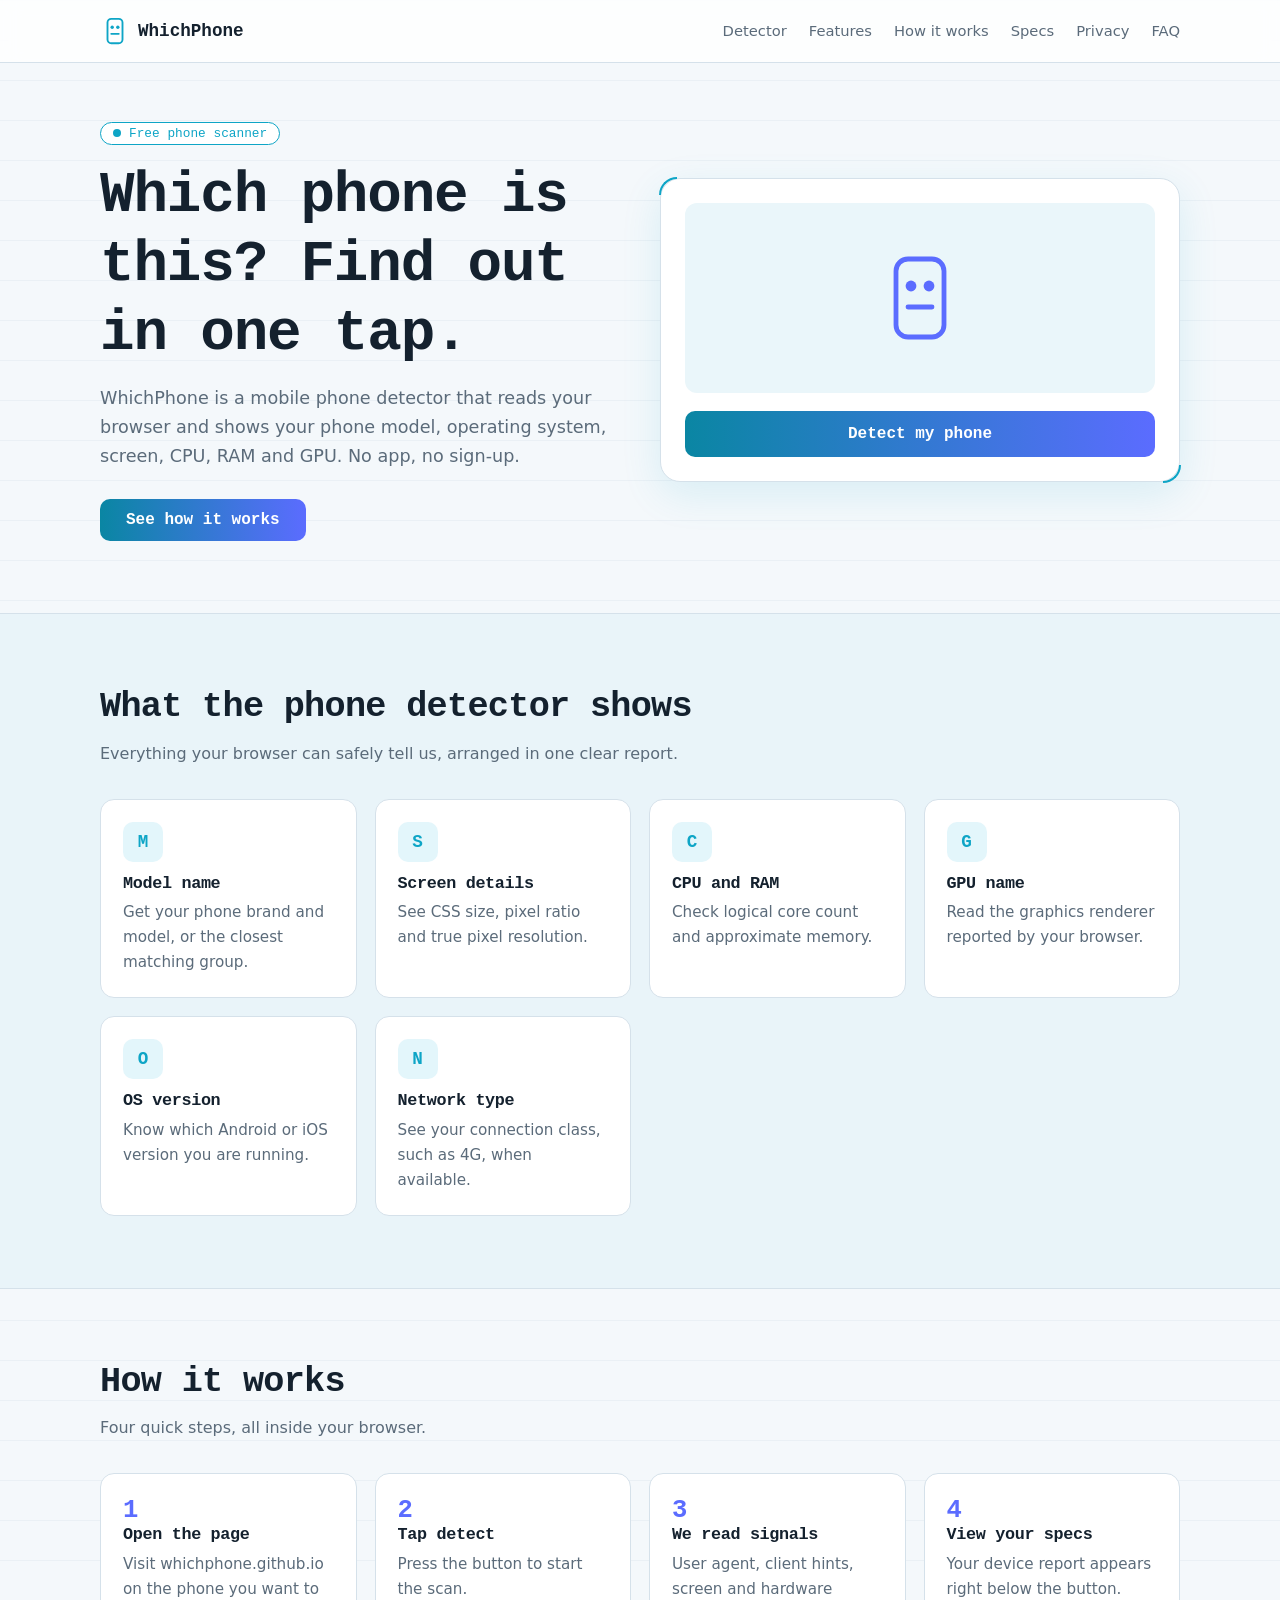
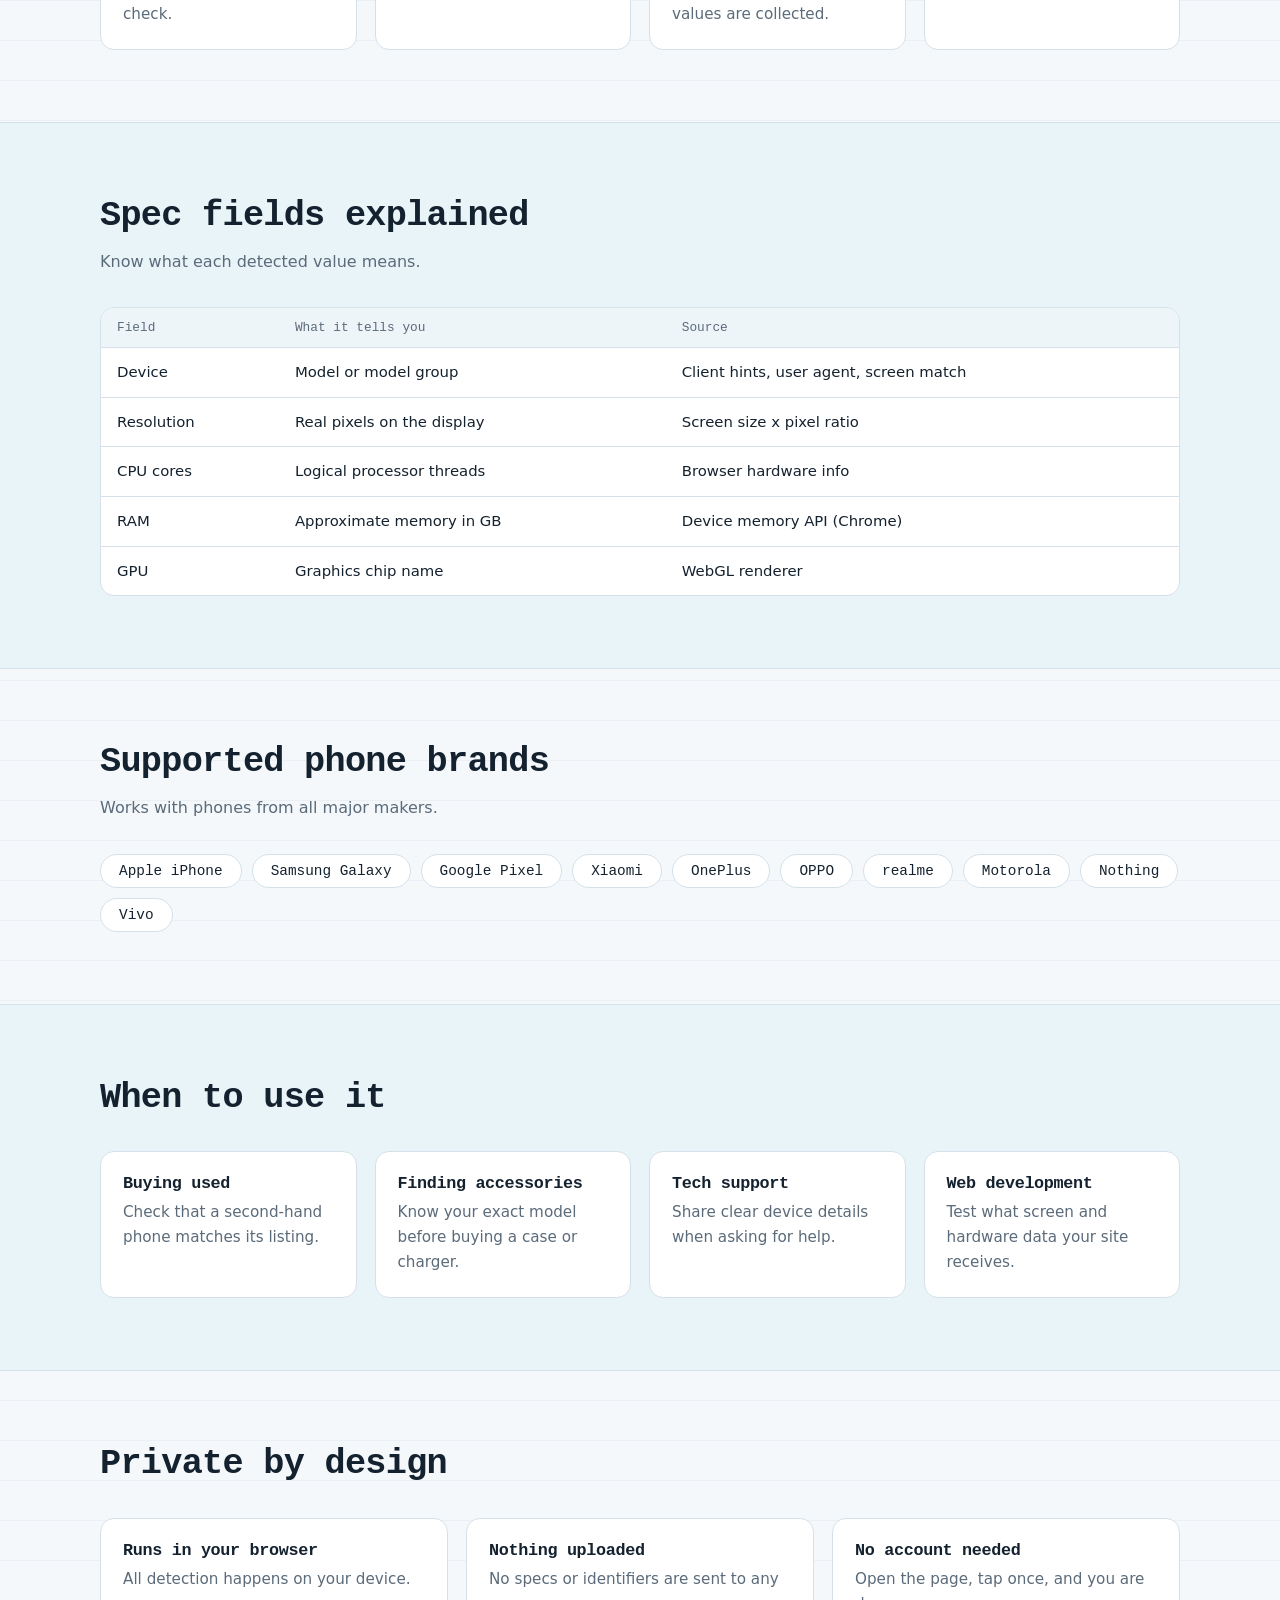
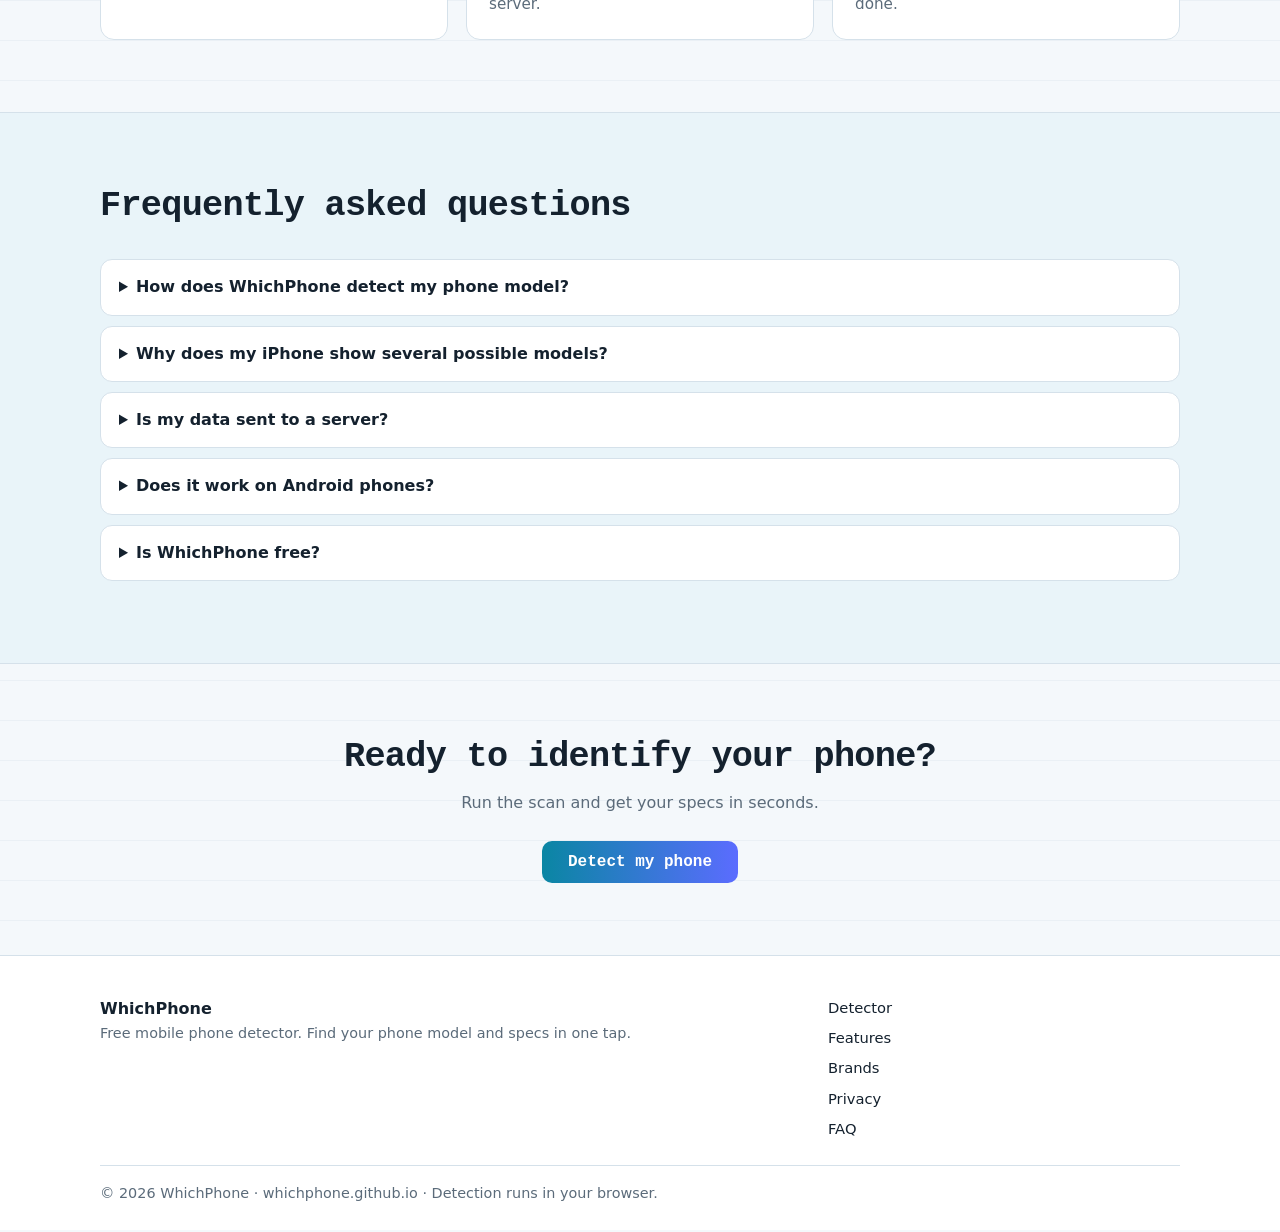
==== index.html @ 835ae98e "Add files via upload" ====
<!DOCTYPE html>
<html lang="en">
<head>
<meta charset="utf-8">
<meta name="viewport" content="width=device-width, initial-scale=1">
<title>WhichPhone – Free Mobile Phone Detector: Find Your Phone Model & Specs</title>
<meta name="description" content="Detect your mobile phone model and specs instantly. WhichPhone shows your device name, OS, screen, CPU, RAM and GPU in one tap. Free, private, no install.">
<meta name="keywords" content="mobile phone detector, what phone do I have, detect phone model, phone specs checker, which phone is this">
<meta name="robots" content="index, follow, max-image-preview:large">
<meta name="theme-color" content="#0ea5c6">
<link rel="canonical" href="https://whichphone.github.io/">
<link rel="icon" href="data:image/svg+xml,%3Csvg xmlns='http://www.w3.org/2000/svg' viewBox='0 0 32 32'%3E%3Crect x='8' y='3' width='16' height='26' rx='4' fill='none' stroke='%230ea5c6' stroke-width='3'/%3E%3C/svg%3E">
<meta property="og:type" content="website"><meta property="og:site_name" content="WhichPhone">
<meta property="og:title" content="WhichPhone – Free Mobile Phone Detector">
<meta property="og:description" content="Find your phone model and specs in one tap.">
<meta property="og:url" content="https://whichphone.github.io/">
<meta name="twitter:card" content="summary"><meta name="twitter:title" content="WhichPhone – Free Mobile Phone Detector"><meta name="twitter:description" content="Find your phone model and specs in one tap.">
<link rel="stylesheet" href="css/style.css">
<script type="application/ld+json">
{"@context":"https://schema.org","@graph":[
{"@type":"WebSite","@id":"https://whichphone.github.io/#site","url":"https://whichphone.github.io/","name":"WhichPhone","inLanguage":"en"},
{"@type":"WebApplication","name":"WhichPhone Mobile Phone Detector","url":"https://whichphone.github.io/","applicationCategory":"UtilitiesApplication","operatingSystem":"Any (web browser)","browserRequirements":"Requires JavaScript","description":"Free web app that detects your mobile phone model, operating system, screen, CPU cores, RAM and GPU.","offers":{"@type":"Offer","price":"0","priceCurrency":"USD"},"featureList":["Phone model detection","Screen resolution and pixel ratio","OS version","CPU cores, RAM and GPU","Runs locally in the browser"]},
{"@type":"FAQPage","mainEntity":[
{"@type":"Question","name":"How does WhichPhone detect my phone model?","acceptedAnswer":{"@type":"Answer","text":"It reads information your browser already shares, such as the user agent, client hints, screen size and pixel ratio, then matches it against known devices."}},
{"@type":"Question","name":"Why does my iPhone show several possible models?","acceptedAnswer":{"@type":"Answer","text":"Safari does not reveal the exact iPhone model. Several models share the same screen, so WhichPhone shows the matching group."}},
{"@type":"Question","name":"Is my data sent to a server?","acceptedAnswer":{"@type":"Answer","text":"No. Detection runs entirely in your browser and nothing is uploaded or stored."}},
{"@type":"Question","name":"Does it work on Android phones?","acceptedAnswer":{"@type":"Answer","text":"Yes. Chrome-based browsers on Android share a model code, which WhichPhone uses to identify your phone."}},
{"@type":"Question","name":"Is WhichPhone free?","acceptedAnswer":{"@type":"Answer","text":"Yes, it is completely free with no sign-up."}}]}]}
</script>
</head>
<body>
<site-header></site-header>
<main>
<section class="hero" id="detector"><div class="wrap hero-grid">
<div><span class="chip">Free phone scanner</span>
<h1>Which phone is this? Find out in one tap.</h1>
<p class="lead">WhichPhone is a mobile phone detector that reads your browser and shows your phone model, operating system, screen, CPU, RAM and GPU. No app, no sign-up.</p>
<a class="btn sm" href="#how">See how it works</a></div>
<div class="panel" aria-live="polite">
<div class="scanner" id="scanner"><svg viewBox="0 0 32 32" fill="none" aria-hidden="true"><rect x="8" y="3" width="16" height="26" rx="4" stroke="currentColor" stroke-width="1.6"/><circle cx="13" cy="12" r="1.8" fill="currentColor"/><circle cx="19" cy="12" r="1.8" fill="currentColor"/><path d="M12 19h8" stroke="currentColor" stroke-width="1.6" stroke-linecap="round"/></svg></div>
<button class="btn" id="detect-btn" type="button">Detect my phone</button>
<div id="result" hidden><h2 id="result-title"></h2><p id="result-note"></p><div id="result-grid"></div></div>
</div></div></section>

<section id="features" class="band"><div class="wrap"><div class="sec-h rv"><h2>What the phone detector shows</h2><p class="lead">Everything your browser can safely tell us, arranged in one clear report.</p></div>
<div class="grid">
<article class="card rv"><div class="ic">M</div><h3>Model name</h3><p>Get your phone brand and model, or the closest matching group.</p></article>
<article class="card rv"><div class="ic">S</div><h3>Screen details</h3><p>See CSS size, pixel ratio and true pixel resolution.</p></article>
<article class="card rv"><div class="ic">C</div><h3>CPU and RAM</h3><p>Check logical core count and approximate memory.</p></article>
<article class="card rv"><div class="ic">G</div><h3>GPU name</h3><p>Read the graphics renderer reported by your browser.</p></article>
<article class="card rv"><div class="ic">O</div><h3>OS version</h3><p>Know which Android or iOS version you are running.</p></article>
<article class="card rv"><div class="ic">N</div><h3>Network type</h3><p>See your connection class, such as 4G, when available.</p></article></div></div></section>

<section id="how"><div class="wrap"><div class="sec-h rv"><h2>How it works</h2><p class="lead">Four quick steps, all inside your browser.</p></div>
<ol class="steps">
<li class="rv"><h3>Open the page</h3><p>Visit whichphone.github.io on the phone you want to check.</p></li>
<li class="rv"><h3>Tap detect</h3><p>Press the button to start the scan.</p></li>
<li class="rv"><h3>We read signals</h3><p>User agent, client hints, screen and hardware values are collected.</p></li>
<li class="rv"><h3>View your specs</h3><p>Your device report appears right below the button.</p></li></ol></div></section>

<section id="specs" class="band"><div class="wrap"><div class="sec-h rv"><h2>Spec fields explained</h2><p class="lead">Know what each detected value means.</p></div>
<div class="tbl rv"><table><thead><tr><th>Field</th><th>What it tells you</th><th>Source</th></tr></thead><tbody>
<tr><td>Device</td><td>Model or model group</td><td>Client hints, user agent, screen match</td></tr>
<tr><td>Resolution</td><td>Real pixels on the display</td><td>Screen size x pixel ratio</td></tr>
<tr><td>CPU cores</td><td>Logical processor threads</td><td>Browser hardware info</td></tr>
<tr><td>RAM</td><td>Approximate memory in GB</td><td>Device memory API (Chrome)</td></tr>
<tr><td>GPU</td><td>Graphics chip name</td><td>WebGL renderer</td></tr></tbody></table></div></div></section>

<section id="brands"><div class="wrap"><div class="sec-h rv"><h2>Supported phone brands</h2><p class="lead">Works with phones from all major makers.</p></div>
<div class="tags rv"><span>Apple iPhone</span><span>Samsung Galaxy</span><span>Google Pixel</span><span>Xiaomi</span><span>OnePlus</span><span>OPPO</span><span>realme</span><span>Motorola</span><span>Nothing</span><span>Vivo</span></div></div></section>

<section id="usecases" class="band"><div class="wrap"><div class="sec-h rv"><h2>When to use it</h2></div>
<div class="grid">
<article class="card rv"><h3>Buying used</h3><p>Check that a second-hand phone matches its listing.</p></article>
<article class="card rv"><h3>Finding accessories</h3><p>Know your exact model before buying a case or charger.</p></article>
<article class="card rv"><h3>Tech support</h3><p>Share clear device details when asking for help.</p></article>
<article class="card rv"><h3>Web development</h3><p>Test what screen and hardware data your site receives.</p></article></div></div></section>

<section id="privacy"><div class="wrap"><div class="sec-h rv"><h2>Private by design</h2></div>
<div class="grid">
<article class="card rv"><h3>Runs in your browser</h3><p>All detection happens on your device.</p></article>
<article class="card rv"><h3>Nothing uploaded</h3><p>No specs or identifiers are sent to any server.</p></article>
<article class="card rv"><h3>No account needed</h3><p>Open the page, tap once, and you are done.</p></article></div></div></section>

<section id="faq" class="band"><div class="wrap"><div class="sec-h rv"><h2>Frequently asked questions</h2></div>
<div class="rv">
<details><summary>How does WhichPhone detect my phone model?</summary><p>It reads information your browser already shares, such as the user agent, client hints, screen size and pixel ratio, then matches it against known devices.</p></details>
<details><summary>Why does my iPhone show several possible models?</summary><p>Safari does not reveal the exact iPhone model. Several models share the same screen, so we show the matching group.</p></details>
<details><summary>Is my data sent to a server?</summary><p>No. Detection runs entirely in your browser and nothing is uploaded or stored.</p></details>
<details><summary>Does it work on Android phones?</summary><p>Yes. Chrome-based browsers on Android share a model code, which we use to identify your phone.</p></details>
<details><summary>Is WhichPhone free?</summary><p>Yes, it is completely free with no sign-up.</p></details></div></div></section>

<section id="cta" class="cta"><div class="wrap rv"><h2>Ready to identify your phone?</h2><p class="lead">Run the scan and get your specs in seconds.</p><a class="btn sm" href="#detector">Detect my phone</a></div></section>
</main>
<site-footer></site-footer>
<script src="js/header.js"></script>
<script src="js/footer.js"></script>
<script src="js/app.js"></script>
</body>
</html>
---- css/style.css ----
:root{--bg:#f4f8fb;--card:#fff;--ink:#14212e;--mut:#5b6b7a;--line:#d5e1ea;--a:#0ea5c6;--a2:#5b6cff;--r:14px;--mono:ui-monospace,SFMono-Regular,Menlo,Consolas,monospace;--sans:"Segoe UI",system-ui,-apple-system,Roboto,Helvetica,Arial,sans-serif}
*{box-sizing:border-box;margin:0}html{scroll-behavior:smooth;scroll-padding-top:70px}
body{font:16px/1.65 var(--sans);color:var(--ink);background:linear-gradient(#d5e1ea55 1px,transparent 1px) 0 0/100% 40px,var(--bg);overflow-x:hidden}
a{color:inherit;text-decoration:none}a:focus-visible,button:focus-visible,summary:focus-visible{outline:3px solid var(--a2);outline-offset:2px}
.wrap{max-width:1120px;margin:auto;padding:0 20px}
h1,h2,h3{font-family:var(--mono);letter-spacing:-.02em;line-height:1.2}
h1{font-size:clamp(2rem,6vw,3.6rem)}h2{font-size:clamp(1.5rem,4vw,2.2rem);margin-bottom:12px}h3{font-size:1.05rem;margin-bottom:6px}
section{padding:72px 0}.lead{color:var(--mut);max-width:62ch}.sec-h{margin-bottom:32px}
.hdr{position:sticky;top:0;z-index:50;background:#fffc;backdrop-filter:blur(10px);border-bottom:1px solid var(--line)}
.hdr-in{display:flex;align-items:center;justify-content:space-between;height:62px}
.logo{display:flex;align-items:center;gap:8px;font:700 1.1rem var(--mono);color:var(--a)}.logo span{color:var(--ink)}
.nav{display:flex;gap:22px;font-size:.92rem}.nav a{color:var(--mut);transition:color .2s}.nav a:hover{color:var(--a)}
.burger{display:none;background:none;border:1px solid var(--line);border-radius:8px;padding:9px;cursor:pointer}.burger i{display:block;width:20px;height:2px;background:var(--ink);margin:4px 0}
.hero{padding:56px 0 72px}.hero .lead{margin:16px 0 28px;font-size:1.1rem}
.hero-grid{display:grid;grid-template-columns:1fr 1fr;gap:40px;align-items:center}
.chip{display:inline-block;font:.8rem var(--mono);border:1px solid var(--a);color:var(--a);padding:3px 12px;border-radius:99px;margin-bottom:16px;background:#fff}
.chip:before{content:"";display:inline-block;width:8px;height:8px;border-radius:50%;background:var(--a);margin-right:8px;animation:blink 1.4s infinite}
.panel{background:var(--card);border:1px solid var(--line);border-radius:20px;padding:24px;box-shadow:0 12px 40px #0ea5c61f;position:relative}
.panel:before,.panel:after{content:"";position:absolute;width:16px;height:16px;border:2px solid var(--a)}
.panel:before{top:-2px;left:-2px;border-right:0;border-bottom:0;border-radius:20px 0 0 0}.panel:after{bottom:-2px;right:-2px;border-left:0;border-top:0;border-radius:0 0 20px 0}
.scanner{position:relative;height:190px;border-radius:12px;background:#eaf6fa;display:grid;place-items:center;overflow:hidden;margin-bottom:18px;animation:float 5s ease-in-out infinite}
.scanner svg{width:96px;color:var(--a2)}.scanner:after{content:"";position:absolute;left:0;right:0;height:3px;background:var(--a);box-shadow:0 0 18px 4px var(--a);top:0;opacity:0}
.scanner.on{animation:none}.scanner.on:after{opacity:1;animation:scan 1s linear infinite alternate}
.btn{width:100%;padding:14px;border:0;border-radius:10px;font:700 1rem var(--mono);color:#fff;background:linear-gradient(90deg,#0a86a3,var(--a2));cursor:pointer;transition:transform .2s,box-shadow .2s}
.btn:hover{transform:translateY(-2px);box-shadow:0 8px 20px #5b6cff40}.btn:disabled{opacity:.7;cursor:wait}
.btn.sm{display:inline-block;width:auto;padding:12px 26px;text-align:center}
#result{margin-top:20px}#result h2{font-size:1.3rem;margin-bottom:2px}#result-note{color:var(--mut);font-size:.88rem;margin-bottom:12px}
#result-grid{display:grid;grid-template-columns:1fr 1fr;gap:8px}
.cell{background:var(--bg);border:1px solid var(--line);border-radius:10px;padding:8px 12px;animation:pop .4s both;min-width:0}
.cell span{display:block;font:.72rem var(--mono);color:var(--mut)}.cell b{font-size:.9rem;word-break:break-word}
.grid{display:grid;grid-template-columns:repeat(auto-fit,minmax(240px,1fr));gap:18px}
.card{background:var(--card);border:1px solid var(--line);border-radius:var(--r);padding:22px;transition:transform .25s,border-color .25s,box-shadow .25s}
.card:hover{transform:translateY(-4px);border-color:var(--a);box-shadow:0 10px 26px #0ea5c61a}
.card p{color:var(--mut);font-size:.95rem}.ic{width:40px;height:40px;border-radius:10px;background:#e3f6fb;color:var(--a);display:grid;place-items:center;font:700 1.1rem var(--mono);margin-bottom:12px}
.steps{counter-reset:s;list-style:none;padding:0;display:grid;grid-template-columns:repeat(auto-fit,minmax(220px,1fr));gap:18px}
.steps li{counter-increment:s;background:var(--card);border:1px solid var(--line);border-radius:var(--r);padding:22px}
.steps li:before{content:counter(s);font:700 1.6rem var(--mono);color:var(--a2);display:block}.steps p{color:var(--mut);font-size:.95rem}
.tbl{overflow-x:auto;border:1px solid var(--line);border-radius:var(--r);background:var(--card)}
table{width:100%;border-collapse:collapse;font-size:.93rem}th,td{text-align:left;padding:12px 16px;border-bottom:1px solid var(--line)}th{font:.8rem var(--mono);color:var(--mut);background:#eef5f9}tr:last-child td{border:0}
.tags{display:flex;flex-wrap:wrap;gap:10px}.tags span{background:var(--card);border:1px solid var(--line);border-radius:99px;padding:8px 18px;font:.9rem var(--mono);transition:.2s}.tags span:hover{border-color:var(--a);color:var(--a)}
.band{background:#e9f4f9;border-block:1px solid var(--line)}
details{background:var(--card);border:1px solid var(--line);border-radius:12px;padding:14px 18px;margin-bottom:10px}summary{cursor:pointer;font-weight:600}details p{color:var(--mut);margin-top:8px}
.cta{text-align:center}.cta .lead{margin:0 auto 24px}
.ftr{background:#fff;border-top:1px solid var(--line);padding:40px 0 24px}.ftr-in{display:grid;grid-template-columns:2fr 1fr;gap:24px}.ftr p{color:var(--mut);font-size:.9rem}
.ftr nav{display:flex;flex-direction:column;gap:6px;font-size:.92rem}.ftr nav a:hover{color:var(--a)}.copy{grid-column:1/-1;border-top:1px solid var(--line);padding-top:16px}
.rv{opacity:0;transform:translateY(20px);transition:opacity .6s,transform .6s}.rv.in{opacity:1;transform:none}
@keyframes scan{to{top:calc(100% - 3px)}}@keyframes float{50%{transform:translateY(-6px)}}@keyframes blink{50%{opacity:.25}}@keyframes pop{from{opacity:0;transform:scale(.9)}}
@media(max-width:820px){.hero-grid{grid-template-columns:1fr}section{padding:52px 0}.burger{display:block}
.nav{display:none;position:absolute;top:62px;left:0;right:0;flex-direction:column;background:#fff;padding:12px 20px 18px;border-bottom:1px solid var(--line)}.nav.open{display:flex}.ftr-in{grid-template-columns:1fr}}
@media(prefers-reduced-motion:reduce){*{animation:none!important;transition:none!important}.rv{opacity:1;transform:none}html{scroll-behavior:auto}}
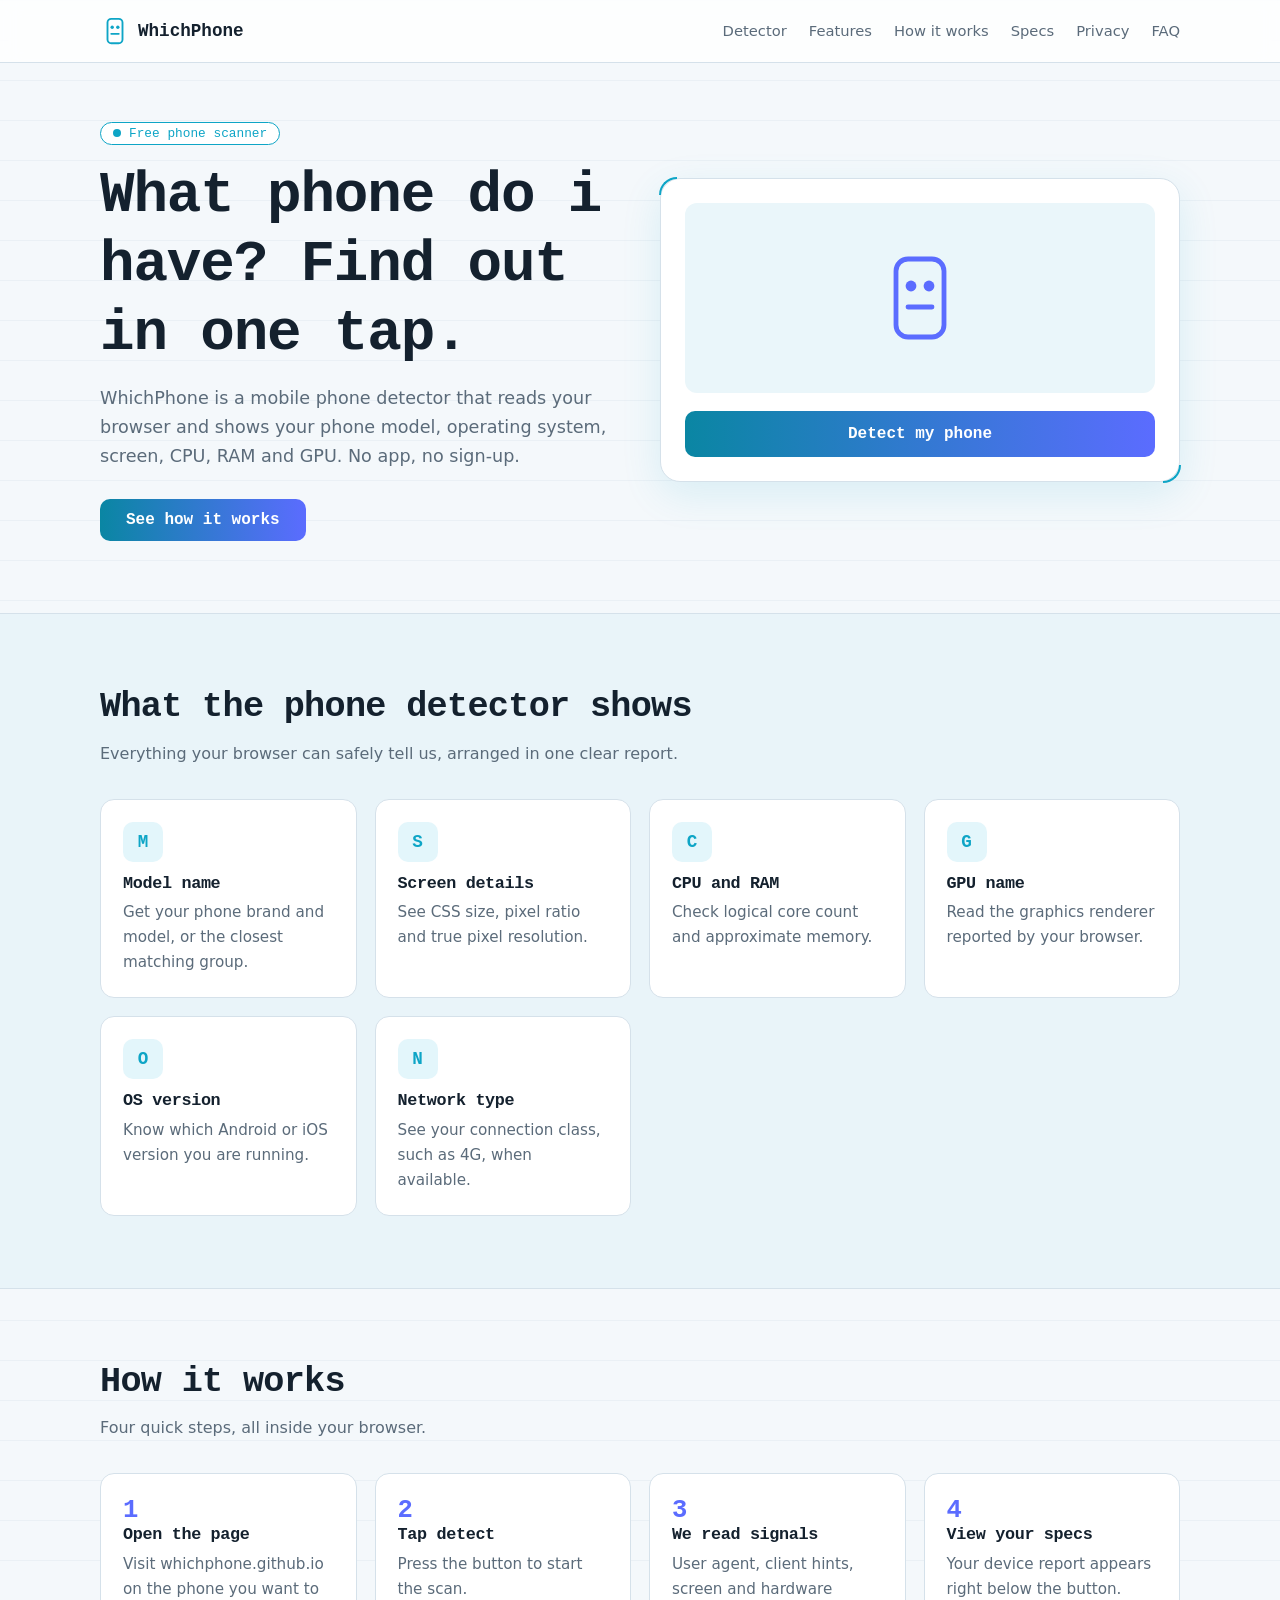
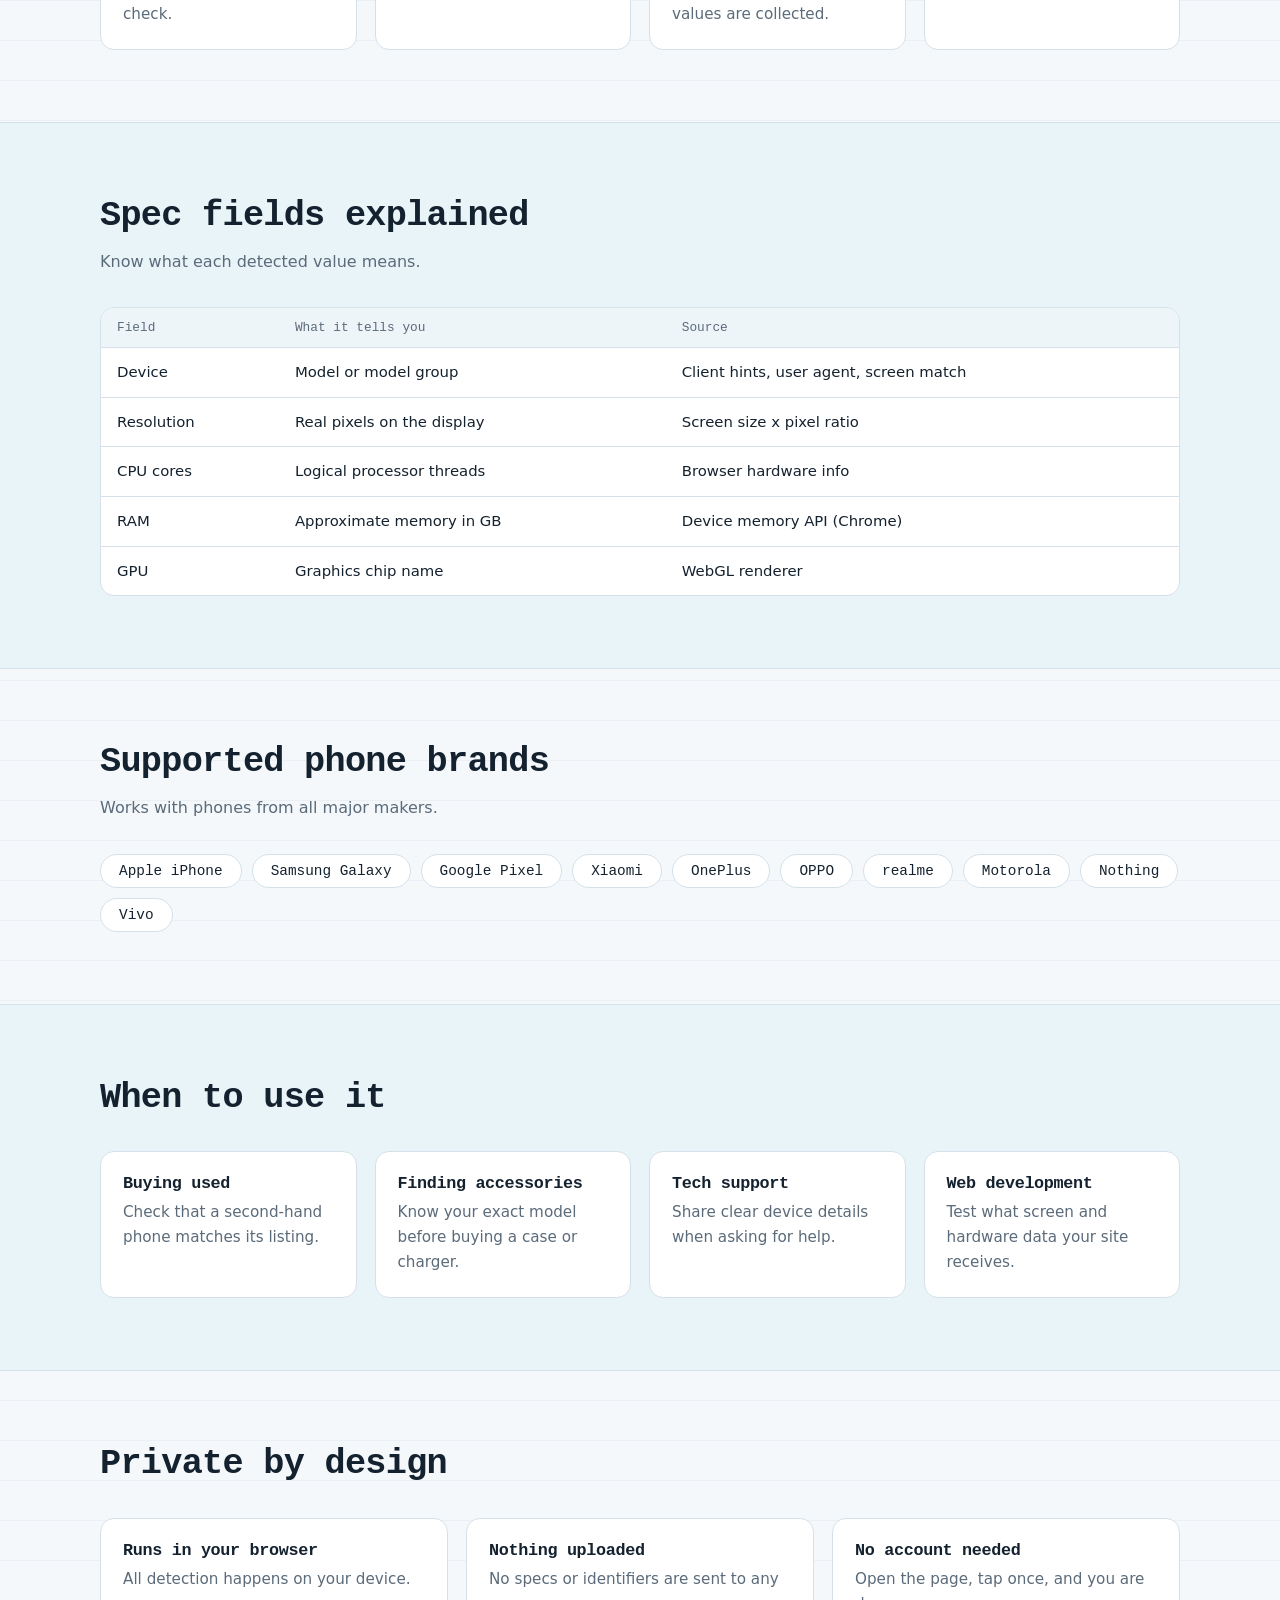
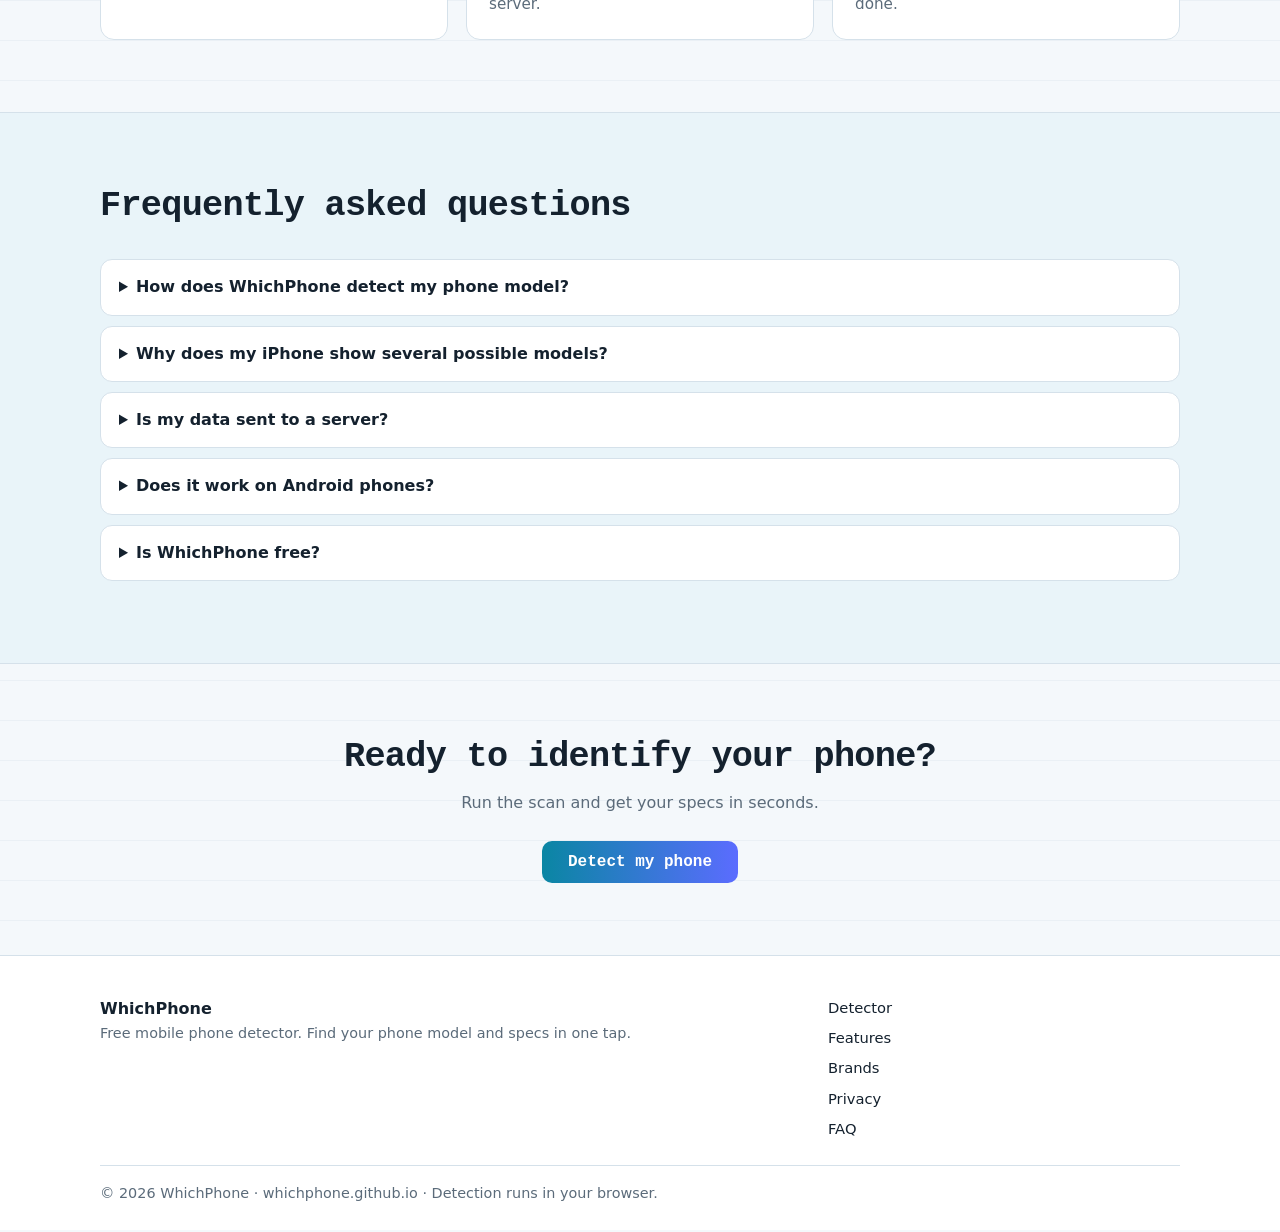
==== commit 6d9ca02d: "Update index.html" ====
--- a/index.html
+++ b/index.html
@@ -3,7 +3,7 @@
 <head>
 <meta charset="utf-8">
 <meta name="viewport" content="width=device-width, initial-scale=1">
-<title>WhichPhone – Free Mobile Phone Detector: Find Your Phone Model & Specs</title>
+<title>What Phone do i have? – Find Your Phone Model & Specs</title>
 <meta name="description" content="Detect your mobile phone model and specs instantly. WhichPhone shows your device name, OS, screen, CPU, RAM and GPU in one tap. Free, private, no install.">
 <meta name="keywords" content="mobile phone detector, what phone do I have, detect phone model, phone specs checker, which phone is this">
 <meta name="robots" content="index, follow, max-image-preview:large">
@@ -33,7 +33,7 @@
 <main>
 <section class="hero" id="detector"><div class="wrap hero-grid">
 <div><span class="chip">Free phone scanner</span>
-<h1>Which phone is this? Find out in one tap.</h1>
+<h1>What phone do i have? Find out in one tap.</h1>
 <p class="lead">WhichPhone is a mobile phone detector that reads your browser and shows your phone model, operating system, screen, CPU, RAM and GPU. No app, no sign-up.</p>
 <a class="btn sm" href="#how">See how it works</a></div>
 <div class="panel" aria-live="polite">
